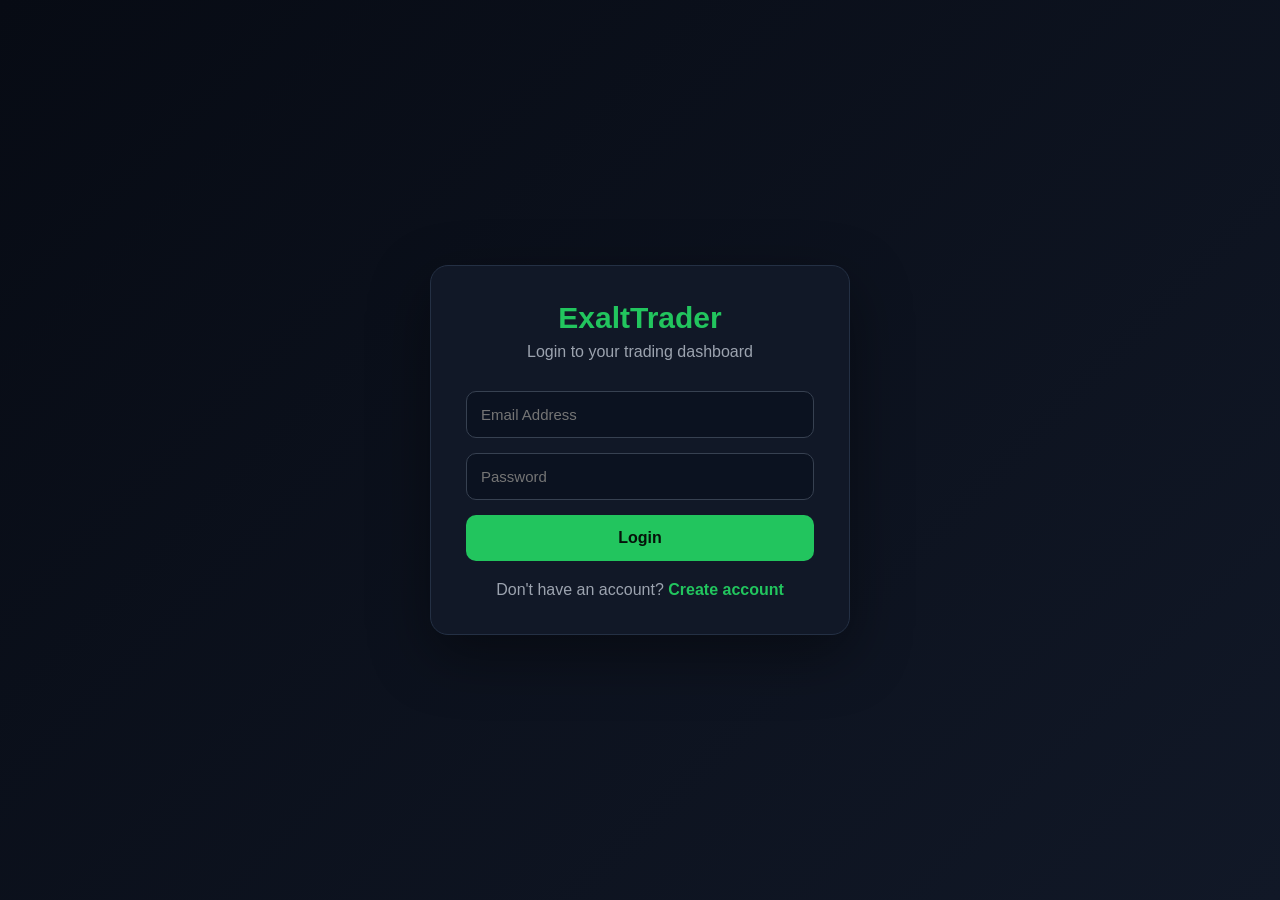
==== dashboard.html @ 483bc060 "Create dashboard.html" ====
<!DOCTYPE html>
<html lang="en">
<head>
  <meta charset="UTF-8">
  <meta name="viewport" content="width=device-width, initial-scale=1.0">
  <title>Dashboard - ExaltTrader</title>
  <script src="https://s3.tradingview.com/tv.js"></script>
  <style>
    *{margin:0;padding:0;box-sizing:border-box;font-family:Arial,sans-serif}
    body{background:#070b14;color:#fff}
    header{height:70px;background:#111827;border-bottom:1px solid #243044;display:flex;align-items:center;justify-content:space-between;padding:0 30px}
    .logo{font-size:26px;font-weight:800;color:#22c55e}
    .logout{background:#ef4444;color:#fff;border:0;padding:10px 18px;border-radius:8px;cursor:pointer}
    .wrap{padding:25px;display:grid;grid-template-columns:2fr 1fr;gap:25px}
    .panel{background:#111827;border:1px solid #243044;border-radius:16px;padding:20px}
    .cards{display:grid;grid-template-columns:repeat(3,1fr);gap:15px;margin-bottom:20px}
    .card{background:#0b1220;border:1px solid #243044;border-radius:14px;padding:18px}
    .label{color:#9ca3af;font-size:14px;margin-bottom:8px}
    .value{font-size:24px;font-weight:800;color:#22c55e}
    #chart{height:430px}
    input,select{width:100%;padding:13px;margin:10px 0;border-radius:10px;border:1px solid #374151;background:#0b1220;color:#fff}
    .buy{background:#22c55e;color:#06120a}
    .sell{background:#ef4444;color:#fff}
    button{width:100%;padding:13px;border:0;border-radius:10px;margin-top:10px;font-weight:800;cursor:pointer}
    ul{list-style:none;margin-top:15px}
    li{background:#0b1220;margin-bottom:10px;padding:12px;border-radius:10px;color:#d1d5db}
    @media(max-width:900px){.wrap{grid-template-columns:1fr}.cards{grid-template-columns:1fr}}
  </style>
</head>
<body>

<script>
  if(localStorage.getItem("isLoggedIn") !== "true"){
    window.location.href = "login.html";
  }
</script>

<header>
  <div class="logo">ExaltTrader</div>
  <button class="logout" onclick="logout()">Logout</button>
</header>

<div class="wrap">
  <main>
    <div class="cards">
      <div class="card">
        <div class="label">BTC Price</div>
        <div class="value">$<span id="btc">Loading</span></div>
      </div>
      <div class="card">
        <div class="label">ETH Price</div>
        <div class="value">$<span id="eth">Loading</span></div>
      </div>
      <div class="card">
        <div class="label">Demo Balance</div>
        <div class="value">$<span id="balance">10000</span></div>
      </div>
    </div>

    <div class="panel">
      <h2>BTC/USDT Live Chart</h2>
      <br>
      <div id="chart"></div>
    </div>
  </main>

  <aside class="panel">
    <h2>Demo Trade</h2>

    <select id="coin">
      <option value="BTC">BTC</option>
      <option value="ETH">ETH</option>
    </select>

    <input type="number" id="amount" placeholder="Amount in USD">

    <button class="buy" onclick="trade('BUY')">Buy</button>
    <button class="sell" onclick="trade('SELL')">Sell</button>

    <h2 style="margin-top:25px;">Trade History</h2>
    <ul id="history"></ul>
  </aside>
</div>

<script>
  let balance = 10000;
  let history = [];

  function logout(){
    localStorage.removeItem("isLoggedIn");
    window.location.href = "login.html";
  }

  async function loadPrices(){
    try{
      const res = await fetch("https://api.coingecko.com/api/v3/simple/price?ids=bitcoin,ethereum&vs_currencies=usd");
      const data = await res.json();
      document.getElementById("btc").innerText = data.bitcoin.usd;
      document.getElementById("eth").innerText = data.ethereum.usd;
    }catch(e){
      document.getElementById("btc").innerText = "N/A";
      document.getElementById("eth").innerText = "N/A";
    }
  }

  function trade(type){
    const coin = document.getElementById("coin").value;
    const amount = Number(document.getElementById("amount").value);

    if(!amount || amount <= 0){
      alert("Enter valid amount");
      return;
    }

    if(type === "BUY"){
      if(amount > balance){
        alert("Insufficient demo balance");
        return;
      }
      balance -= amount;
    } else {
      balance += amount;
    }

    document.getElementById("balance").innerText = balance.toFixed(2);

    const item = `${type} ${coin} - $${amount}`;
    history.unshift(item);
    renderHistory();
    document.getElementById("amount").value = "";
  }

  function renderHistory(){
    document.getElementById("history").innerHTML = history.map(x => `<li>${x}</li>`).join("");
  }

  loadPrices();
  setInterval(loadPrices, 30000);

  new TradingView.widget({
    width: "100%",
    height: 430,
    symbol: "BINANCE:BTCUSDT",
    interval: "15",
    timezone: "Etc/UTC",
    theme: "dark",
    style: "1",
    locale: "en",
    container_id: "chart"
  });
</script>

</body>
</html>
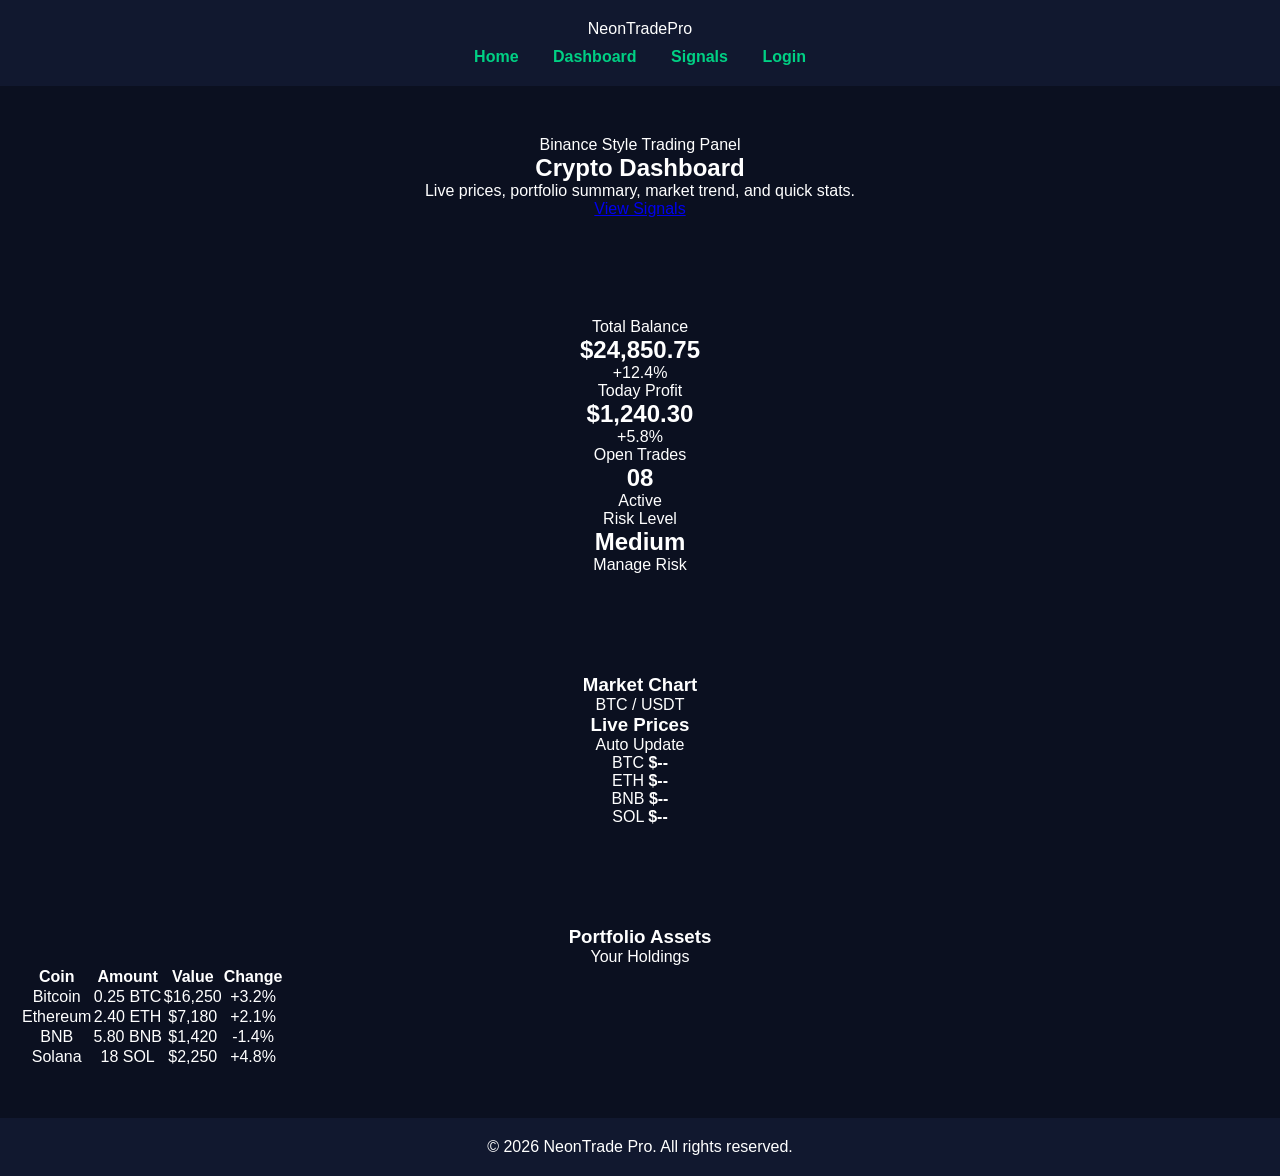
==== commit f9602a5f: "Update dashboard.html" ====
--- a/dashboard.html
+++ b/dashboard.html
@@ -1,154 +1,169 @@
 <!DOCTYPE html>
 <html lang="en">
 <head>
-  <meta charset="UTF-8">
-  <meta name="viewport" content="width=device-width, initial-scale=1.0">
-  <title>Dashboard - ExaltTrader</title>
-  <script src="https://s3.tradingview.com/tv.js"></script>
-  <style>
-    *{margin:0;padding:0;box-sizing:border-box;font-family:Arial,sans-serif}
-    body{background:#070b14;color:#fff}
-    header{height:70px;background:#111827;border-bottom:1px solid #243044;display:flex;align-items:center;justify-content:space-between;padding:0 30px}
-    .logo{font-size:26px;font-weight:800;color:#22c55e}
-    .logout{background:#ef4444;color:#fff;border:0;padding:10px 18px;border-radius:8px;cursor:pointer}
-    .wrap{padding:25px;display:grid;grid-template-columns:2fr 1fr;gap:25px}
-    .panel{background:#111827;border:1px solid #243044;border-radius:16px;padding:20px}
-    .cards{display:grid;grid-template-columns:repeat(3,1fr);gap:15px;margin-bottom:20px}
-    .card{background:#0b1220;border:1px solid #243044;border-radius:14px;padding:18px}
-    .label{color:#9ca3af;font-size:14px;margin-bottom:8px}
-    .value{font-size:24px;font-weight:800;color:#22c55e}
-    #chart{height:430px}
-    input,select{width:100%;padding:13px;margin:10px 0;border-radius:10px;border:1px solid #374151;background:#0b1220;color:#fff}
-    .buy{background:#22c55e;color:#06120a}
-    .sell{background:#ef4444;color:#fff}
-    button{width:100%;padding:13px;border:0;border-radius:10px;margin-top:10px;font-weight:800;cursor:pointer}
-    ul{list-style:none;margin-top:15px}
-    li{background:#0b1220;margin-bottom:10px;padding:12px;border-radius:10px;color:#d1d5db}
-    @media(max-width:900px){.wrap{grid-template-columns:1fr}.cards{grid-template-columns:1fr}}
-  </style>
+  <meta charset="UTF-8" />
+  <meta name="viewport" content="width=device-width, initial-scale=1.0" />
+  <title>Dashboard | NeonTrade Pro</title>
+  <link rel="stylesheet" href="style.css" />
 </head>
 <body>
 
-<script>
-  if(localStorage.getItem("isLoggedIn") !== "true"){
-    window.location.href = "login.html";
-  }
-</script>
+  <header class="navbar">
+    <div class="logo">NeonTrade<span>Pro</span></div>
 
-<header>
-  <div class="logo">ExaltTrader</div>
-  <button class="logout" onclick="logout()">Logout</button>
-</header>
+    <nav>
+      <a href="index.html">Home</a>
+      <a href="dashboard.html" class="active">Dashboard</a>
+      <a href="signals.html">Signals</a>
+      <a href="login.html" class="nav-btn">Login</a>
+    </nav>
+  </header>
 
-<div class="wrap">
-  <main>
-    <div class="cards">
-      <div class="card">
-        <div class="label">BTC Price</div>
-        <div class="value">$<span id="btc">Loading</span></div>
+  <main class="dashboard">
+
+    <section class="dashboard-header">
+      <div>
+        <p class="badge">Binance Style Trading Panel</p>
+        <h1>Crypto Dashboard</h1>
+        <p>Live prices, portfolio summary, market trend, and quick stats.</p>
       </div>
-      <div class="card">
-        <div class="label">ETH Price</div>
-        <div class="value">$<span id="eth">Loading</span></div>
+
+      <a href="signals.html" class="btn primary">View Signals</a>
+    </section>
+
+    <section class="stats-grid">
+      <div class="stat-card">
+        <p>Total Balance</p>
+        <h2>$24,850.75</h2>
+        <span class="green">+12.4%</span>
       </div>
-      <div class="card">
-        <div class="label">Demo Balance</div>
-        <div class="value">$<span id="balance">10000</span></div>
+
+      <div class="stat-card">
+        <p>Today Profit</p>
+        <h2>$1,240.30</h2>
+        <span class="green">+5.8%</span>
       </div>
-    </div>
 
-    <div class="panel">
-      <h2>BTC/USDT Live Chart</h2>
-      <br>
-      <div id="chart"></div>
-    </div>
+      <div class="stat-card">
+        <p>Open Trades</p>
+        <h2>08</h2>
+        <span class="yellow">Active</span>
+      </div>
+
+      <div class="stat-card">
+        <p>Risk Level</p>
+        <h2>Medium</h2>
+        <span class="red">Manage Risk</span>
+      </div>
+    </section>
+
+    <section class="dashboard-grid">
+
+      <div class="panel large-panel">
+        <div class="panel-title">
+          <h3>Market Chart</h3>
+          <span>BTC / USDT</span>
+        </div>
+
+        <div class="fake-chart">
+          <div style="height: 40%"></div>
+          <div style="height: 65%"></div>
+          <div style="height: 35%"></div>
+          <div style="height: 80%"></div>
+          <div style="height: 55%"></div>
+          <div style="height: 90%"></div>
+          <div style="height: 50%"></div>
+          <div style="height: 75%"></div>
+          <div style="height: 60%"></div>
+          <div style="height: 85%"></div>
+        </div>
+      </div>
+
+      <div class="panel">
+        <div class="panel-title">
+          <h3>Live Prices</h3>
+          <span>Auto Update</span>
+        </div>
+
+        <div class="price-list">
+          <div class="price-row">
+            <span>BTC</span>
+            <strong id="dash-btc">$--</strong>
+          </div>
+
+          <div class="price-row">
+            <span>ETH</span>
+            <strong id="dash-eth">$--</strong>
+          </div>
+
+          <div class="price-row">
+            <span>BNB</span>
+            <strong id="dash-bnb">$--</strong>
+          </div>
+
+          <div class="price-row">
+            <span>SOL</span>
+            <strong id="dash-sol">$--</strong>
+          </div>
+        </div>
+      </div>
+
+    </section>
+
+    <section class="panel">
+      <div class="panel-title">
+        <h3>Portfolio Assets</h3>
+        <span>Your Holdings</span>
+      </div>
+
+      <table class="crypto-table">
+        <thead>
+          <tr>
+            <th>Coin</th>
+            <th>Amount</th>
+            <th>Value</th>
+            <th>Change</th>
+          </tr>
+        </thead>
+
+        <tbody>
+          <tr>
+            <td>Bitcoin</td>
+            <td>0.25 BTC</td>
+            <td>$16,250</td>
+            <td class="green">+3.2%</td>
+          </tr>
+
+          <tr>
+            <td>Ethereum</td>
+            <td>2.40 ETH</td>
+            <td>$7,180</td>
+            <td class="green">+2.1%</td>
+          </tr>
+
+          <tr>
+            <td>BNB</td>
+            <td>5.80 BNB</td>
+            <td>$1,420</td>
+            <td class="red">-1.4%</td>
+          </tr>
+
+          <tr>
+            <td>Solana</td>
+            <td>18 SOL</td>
+            <td>$2,250</td>
+            <td class="green">+4.8%</td>
+          </tr>
+        </tbody>
+      </table>
+    </section>
+
   </main>
 
-  <aside class="panel">
-    <h2>Demo Trade</h2>
+  <footer>
+    <p>© 2026 NeonTrade Pro. All rights reserved.</p>
+  </footer>
 
-    <select id="coin">
-      <option value="BTC">BTC</option>
-      <option value="ETH">ETH</option>
-    </select>
-
-    <input type="number" id="amount" placeholder="Amount in USD">
-
-    <button class="buy" onclick="trade('BUY')">Buy</button>
-    <button class="sell" onclick="trade('SELL')">Sell</button>
-
-    <h2 style="margin-top:25px;">Trade History</h2>
-    <ul id="history"></ul>
-  </aside>
-</div>
-
-<script>
-  let balance = 10000;
-  let history = [];
-
-  function logout(){
-    localStorage.removeItem("isLoggedIn");
-    window.location.href = "login.html";
-  }
-
-  async function loadPrices(){
-    try{
-      const res = await fetch("https://api.coingecko.com/api/v3/simple/price?ids=bitcoin,ethereum&vs_currencies=usd");
-      const data = await res.json();
-      document.getElementById("btc").innerText = data.bitcoin.usd;
-      document.getElementById("eth").innerText = data.ethereum.usd;
-    }catch(e){
-      document.getElementById("btc").innerText = "N/A";
-      document.getElementById("eth").innerText = "N/A";
-    }
-  }
-
-  function trade(type){
-    const coin = document.getElementById("coin").value;
-    const amount = Number(document.getElementById("amount").value);
-
-    if(!amount || amount <= 0){
-      alert("Enter valid amount");
-      return;
-    }
-
-    if(type === "BUY"){
-      if(amount > balance){
-        alert("Insufficient demo balance");
-        return;
-      }
-      balance -= amount;
-    } else {
-      balance += amount;
-    }
-
-    document.getElementById("balance").innerText = balance.toFixed(2);
-
-    const item = `${type} ${coin} - $${amount}`;
-    history.unshift(item);
-    renderHistory();
-    document.getElementById("amount").value = "";
-  }
-
-  function renderHistory(){
-    document.getElementById("history").innerHTML = history.map(x => `<li>${x}</li>`).join("");
-  }
-
-  loadPrices();
-  setInterval(loadPrices, 30000);
-
-  new TradingView.widget({
-    width: "100%",
-    height: 430,
-    symbol: "BINANCE:BTCUSDT",
-    interval: "15",
-    timezone: "Etc/UTC",
-    theme: "dark",
-    style: "1",
-    locale: "en",
-    container_id: "chart"
-  });
-</script>
-
+  <script src="script.js"></script>
 </body>
 </html>
--- a/style.css
+++ b/style.css
@@ -0,0 +1,74 @@
+* {
+  margin: 0;
+  padding: 0;
+  box-sizing: border-box;
+  font-family: 'Segoe UI', sans-serif;
+}
+
+body {
+  background: #0b1020;
+  color: white;
+}
+
+header {
+  background: #11182f;
+  padding: 20px;
+  text-align: center;
+}
+
+nav {
+  margin-top: 10px;
+}
+
+nav a {
+  color: #00d084;
+  margin: 0 15px;
+  text-decoration: none;
+  font-weight: bold;
+}
+
+.hero {
+  padding: 80px 20px;
+  text-align: center;
+  background: linear-gradient(135deg, #0f1b3d, #1e3c72);
+}
+
+.hero h2 {
+  font-size: 40px;
+}
+
+button {
+  margin-top: 20px;
+  padding: 12px 30px;
+  background: #00d084;
+  border: none;
+  color: black;
+  font-weight: bold;
+  border-radius: 8px;
+  cursor: pointer;
+}
+
+section {
+  padding: 50px 20px;
+  text-align: center;
+}
+
+.cards {
+  display: flex;
+  justify-content: center;
+  gap: 20px;
+  flex-wrap: wrap;
+}
+
+.card {
+  background: #151f3d;
+  padding: 30px;
+  border-radius: 10px;
+  width: 250px;
+}
+
+footer {
+  background: #11182f;
+  padding: 20px;
+  text-align: center;
+}
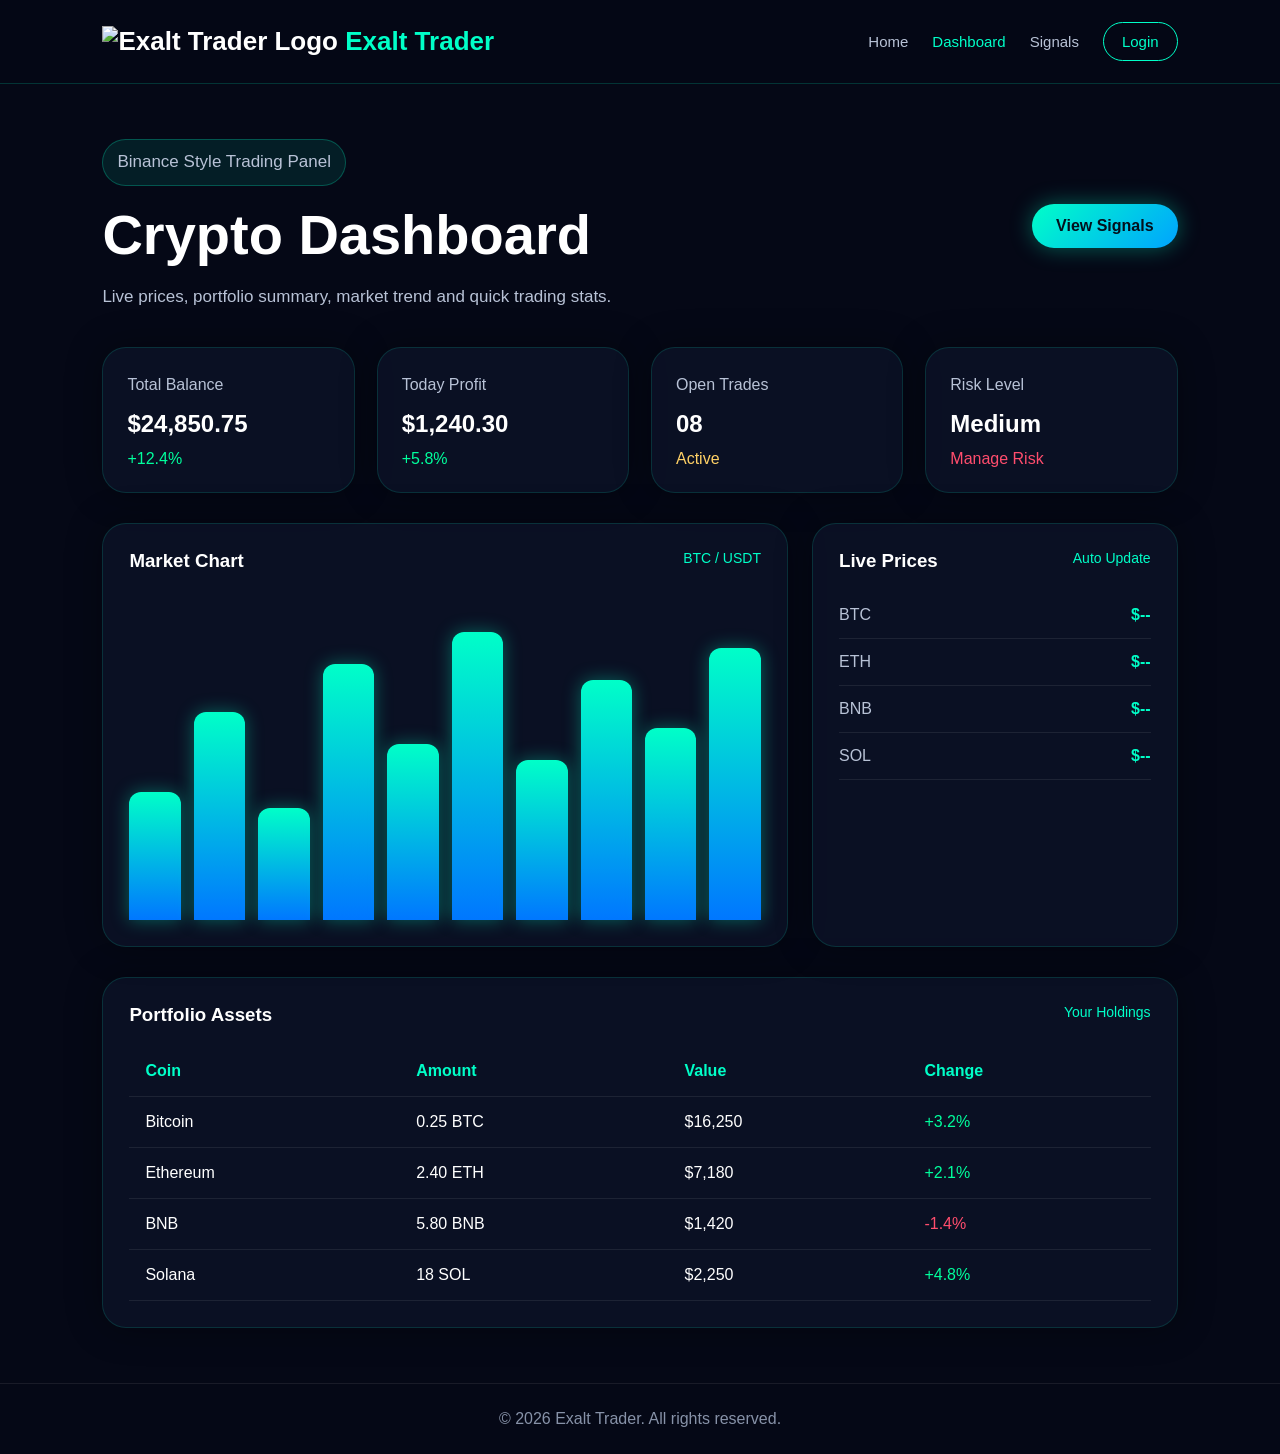
==== commit d1c30d2e: "Update dashboard.html" ====
--- a/dashboard.html
+++ b/dashboard.html
@@ -2,168 +2,132 @@
 <html lang="en">
 <head>
   <meta charset="UTF-8" />
-  <meta name="viewport" content="width=device-width, initial-scale=1.0" />
-  <title>Dashboard | NeonTrade Pro</title>
+  <meta name="viewport" content="width=device-width, initial-scale=1.0"/>
+  <title>Dashboard | Exalt Trader</title>
   <link rel="stylesheet" href="style.css" />
 </head>
 <body>
 
-  <header class="navbar">
-    <div class="logo">NeonTrade<span>Pro</span></div>
+<header class="navbar">
+  <a href="index.html" class="logo">
+    <img src="logo.png" alt="Exalt Trader Logo">
+    <span>Exalt Trader</span>
+  </a>
 
-    <nav>
-      <a href="index.html">Home</a>
-      <a href="dashboard.html" class="active">Dashboard</a>
-      <a href="signals.html">Signals</a>
-      <a href="login.html" class="nav-btn">Login</a>
-    </nav>
-  </header>
+  <nav>
+    <a href="index.html">Home</a>
+    <a href="dashboard.html" class="active">Dashboard</a>
+    <a href="signals.html">Signals</a>
+    <a href="login.html" class="nav-btn">Login</a>
+  </nav>
+</header>
 
-  <main class="dashboard">
+<main class="dashboard">
 
-    <section class="dashboard-header">
-      <div>
-        <p class="badge">Binance Style Trading Panel</p>
-        <h1>Crypto Dashboard</h1>
-        <p>Live prices, portfolio summary, market trend, and quick stats.</p>
+  <section class="dashboard-header">
+    <div>
+      <p class="badge">Binance Style Trading Panel</p>
+      <h1>Crypto Dashboard</h1>
+      <p>Live prices, portfolio summary, market trend and quick trading stats.</p>
+    </div>
+
+    <a href="signals.html" class="btn primary">View Signals</a>
+  </section>
+
+  <section class="stats-grid">
+    <div class="stat-card">
+      <p>Total Balance</p>
+      <h2>$24,850.75</h2>
+      <span class="green">+12.4%</span>
+    </div>
+
+    <div class="stat-card">
+      <p>Today Profit</p>
+      <h2>$1,240.30</h2>
+      <span class="green">+5.8%</span>
+    </div>
+
+    <div class="stat-card">
+      <p>Open Trades</p>
+      <h2>08</h2>
+      <span class="yellow">Active</span>
+    </div>
+
+    <div class="stat-card">
+      <p>Risk Level</p>
+      <h2>Medium</h2>
+      <span class="red">Manage Risk</span>
+    </div>
+  </section>
+
+  <section class="dashboard-grid">
+
+    <div class="panel large-panel">
+      <div class="panel-title">
+        <h3>Market Chart</h3>
+        <span>BTC / USDT</span>
       </div>
 
-      <a href="signals.html" class="btn primary">View Signals</a>
-    </section>
+      <div class="fake-chart">
+        <div style="height:40%"></div>
+        <div style="height:65%"></div>
+        <div style="height:35%"></div>
+        <div style="height:80%"></div>
+        <div style="height:55%"></div>
+        <div style="height:90%"></div>
+        <div style="height:50%"></div>
+        <div style="height:75%"></div>
+        <div style="height:60%"></div>
+        <div style="height:85%"></div>
+      </div>
+    </div>
 
-    <section class="stats-grid">
-      <div class="stat-card">
-        <p>Total Balance</p>
-        <h2>$24,850.75</h2>
-        <span class="green">+12.4%</span>
+    <div class="panel">
+      <div class="panel-title">
+        <h3>Live Prices</h3>
+        <span>Auto Update</span>
       </div>
 
-      <div class="stat-card">
-        <p>Today Profit</p>
-        <h2>$1,240.30</h2>
-        <span class="green">+5.8%</span>
+      <div class="price-list">
+        <div class="price-row"><span>BTC</span><strong id="dash-btc">$--</strong></div>
+        <div class="price-row"><span>ETH</span><strong id="dash-eth">$--</strong></div>
+        <div class="price-row"><span>BNB</span><strong id="dash-bnb">$--</strong></div>
+        <div class="price-row"><span>SOL</span><strong id="dash-sol">$--</strong></div>
       </div>
+    </div>
 
-      <div class="stat-card">
-        <p>Open Trades</p>
-        <h2>08</h2>
-        <span class="yellow">Active</span>
-      </div>
+  </section>
 
-      <div class="stat-card">
-        <p>Risk Level</p>
-        <h2>Medium</h2>
-        <span class="red">Manage Risk</span>
-      </div>
-    </section>
+  <section class="panel">
+    <div class="panel-title">
+      <h3>Portfolio Assets</h3>
+      <span>Your Holdings</span>
+    </div>
 
-    <section class="dashboard-grid">
+    <table class="crypto-table">
+      <thead>
+        <tr>
+          <th>Coin</th>
+          <th>Amount</th>
+          <th>Value</th>
+          <th>Change</th>
+        </tr>
+      </thead>
+      <tbody>
+        <tr><td>Bitcoin</td><td>0.25 BTC</td><td>$16,250</td><td class="green">+3.2%</td></tr>
+        <tr><td>Ethereum</td><td>2.40 ETH</td><td>$7,180</td><td class="green">+2.1%</td></tr>
+        <tr><td>BNB</td><td>5.80 BNB</td><td>$1,420</td><td class="red">-1.4%</td></tr>
+        <tr><td>Solana</td><td>18 SOL</td><td>$2,250</td><td class="green">+4.8%</td></tr>
+      </tbody>
+    </table>
+  </section>
 
-      <div class="panel large-panel">
-        <div class="panel-title">
-          <h3>Market Chart</h3>
-          <span>BTC / USDT</span>
-        </div>
+</main>
 
-        <div class="fake-chart">
-          <div style="height: 40%"></div>
-          <div style="height: 65%"></div>
-          <div style="height: 35%"></div>
-          <div style="height: 80%"></div>
-          <div style="height: 55%"></div>
-          <div style="height: 90%"></div>
-          <div style="height: 50%"></div>
-          <div style="height: 75%"></div>
-          <div style="height: 60%"></div>
-          <div style="height: 85%"></div>
-        </div>
-      </div>
+<footer>
+  <p>© 2026 Exalt Trader. All rights reserved.</p>
+</footer>
 
-      <div class="panel">
-        <div class="panel-title">
-          <h3>Live Prices</h3>
-          <span>Auto Update</span>
-        </div>
-
-        <div class="price-list">
-          <div class="price-row">
-            <span>BTC</span>
-            <strong id="dash-btc">$--</strong>
-          </div>
-
-          <div class="price-row">
-            <span>ETH</span>
-            <strong id="dash-eth">$--</strong>
-          </div>
-
-          <div class="price-row">
-            <span>BNB</span>
-            <strong id="dash-bnb">$--</strong>
-          </div>
-
-          <div class="price-row">
-            <span>SOL</span>
-            <strong id="dash-sol">$--</strong>
-          </div>
-        </div>
-      </div>
-
-    </section>
-
-    <section class="panel">
-      <div class="panel-title">
-        <h3>Portfolio Assets</h3>
-        <span>Your Holdings</span>
-      </div>
-
-      <table class="crypto-table">
-        <thead>
-          <tr>
-            <th>Coin</th>
-            <th>Amount</th>
-            <th>Value</th>
-            <th>Change</th>
-          </tr>
-        </thead>
-
-        <tbody>
-          <tr>
-            <td>Bitcoin</td>
-            <td>0.25 BTC</td>
-            <td>$16,250</td>
-            <td class="green">+3.2%</td>
-          </tr>
-
-          <tr>
-            <td>Ethereum</td>
-            <td>2.40 ETH</td>
-            <td>$7,180</td>
-            <td class="green">+2.1%</td>
-          </tr>
-
-          <tr>
-            <td>BNB</td>
-            <td>5.80 BNB</td>
-            <td>$1,420</td>
-            <td class="red">-1.4%</td>
-          </tr>
-
-          <tr>
-            <td>Solana</td>
-            <td>18 SOL</td>
-            <td>$2,250</td>
-            <td class="green">+4.8%</td>
-          </tr>
-        </tbody>
-      </table>
-    </section>
-
-  </main>
-
-  <footer>
-    <p>© 2026 NeonTrade Pro. All rights reserved.</p>
-  </footer>
-
-  <script src="script.js"></script>
+<script src="script.js"></script>
 </body>
 </html>
--- a/style.css
+++ b/style.css
@@ -2,73 +2,462 @@
   margin: 0;
   padding: 0;
   box-sizing: border-box;
-  font-family: 'Segoe UI', sans-serif;
+  font-family: Arial, sans-serif;
 }
 
 body {
-  background: #0b1020;
-  color: white;
-}
-
-header {
-  background: #11182f;
-  padding: 20px;
+  background: #050816;
+  color: #ffffff;
+}
+
+a {
+  text-decoration: none;
+  color: inherit;
+}
+
+/* Navbar */
+.navbar {
+  width: 100%;
+  padding: 22px 8%;
+  display: flex;
+  justify-content: space-between;
+  align-items: center;
+  background: rgba(5, 8, 22, 0.92);
+  border-bottom: 1px solid rgba(0, 255, 200, 0.18);
+  position: sticky;
+  top: 0;
+  z-index: 100;
+  backdrop-filter: blur(12px);
+}
+
+.logo {
+  font-size: 26px;
+  font-weight: 800;
+  color: #ffffff;
+}
+
+.logo span {
+  color: #00ffc8;
+}
+
+.navbar nav {
+  display: flex;
+  align-items: center;
+  gap: 24px;
+}
+
+.navbar nav a {
+  color: #b8c2d6;
+  font-size: 15px;
+  transition: 0.3s;
+}
+
+.navbar nav a:hover,
+.navbar nav a.active {
+  color: #00ffc8;
+}
+
+.nav-btn {
+  padding: 10px 18px;
+  border: 1px solid #00ffc8;
+  border-radius: 30px;
+  color: #00ffc8 !important;
+}
+
+/* Buttons */
+.btn {
+  display: inline-block;
+  padding: 13px 24px;
+  border-radius: 30px;
+  font-weight: 700;
+  transition: 0.3s;
+}
+
+.primary {
+  background: linear-gradient(135deg, #00ffc8, #00a3ff);
+  color: #03101c;
+  box-shadow: 0 0 22px rgba(0, 255, 200, 0.35);
+}
+
+.secondary {
+  border: 1px solid #00ffc8;
+  color: #00ffc8;
+}
+
+.btn:hover {
+  transform: translateY(-3px);
+}
+
+.full {
+  width: 100%;
+  border: none;
+  cursor: pointer;
+}
+
+/* Landing Page */
+.hero {
+  min-height: 88vh;
+  padding: 80px 8%;
+  display: grid;
+  grid-template-columns: 1.2fr 0.8fr;
+  align-items: center;
+  gap: 45px;
+  background:
+    radial-gradient(circle at top left, rgba(0, 255, 200, 0.16), transparent 35%),
+    radial-gradient(circle at bottom right, rgba(0, 163, 255, 0.16), transparent 35%);
+}
+
+.badge {
+  display: inline-block;
+  color: #00ffc8;
+  background: rgba(0, 255, 200, 0.09);
+  border: 1px solid rgba(0, 255, 200, 0.25);
+  padding: 8px 14px;
+  border-radius: 30px;
+  margin-bottom: 18px;
+  font-size: 14px;
+}
+
+.hero h1,
+.dashboard-header h1 {
+  font-size: 56px;
+  line-height: 1.1;
+  margin-bottom: 18px;
+}
+
+.hero-text,
+.dashboard-header p {
+  color: #b8c2d6;
+  font-size: 17px;
+  line-height: 1.7;
+  max-width: 650px;
+}
+
+.hero-buttons {
+  margin-top: 30px;
+  display: flex;
+  gap: 16px;
+  flex-wrap: wrap;
+}
+
+.hero-card,
+.panel,
+.stat-card,
+.feature-card,
+.signal-card,
+.login-box {
+  background: rgba(12, 18, 38, 0.88);
+  border: 1px solid rgba(0, 255, 200, 0.14);
+  border-radius: 24px;
+  box-shadow: 0 0 35px rgba(0, 0, 0, 0.35);
+}
+
+.hero-card {
+  padding: 28px;
+}
+
+.hero-card h3 {
+  margin-bottom: 22px;
+  font-size: 24px;
+}
+
+.coin-row,
+.price-row {
+  display: flex;
+  justify-content: space-between;
+  padding: 14px 0;
+  border-bottom: 1px solid rgba(255,255,255,0.08);
+}
+
+.coin-row span,
+.price-row span {
+  color: #b8c2d6;
+}
+
+.coin-row strong,
+.price-row strong {
+  color: #00ffc8;
+}
+
+.mini-chart,
+.fake-chart {
+  margin-top: 28px;
+  height: 170px;
+  display: flex;
+  align-items: flex-end;
+  gap: 13px;
+}
+
+.mini-chart div,
+.fake-chart div {
+  flex: 1;
+  border-radius: 12px 12px 0 0;
+  background: linear-gradient(180deg, #00ffc8, #0077ff);
+  box-shadow: 0 0 18px rgba(0,255,200,0.35);
+}
+
+.mini-chart div:nth-child(1) { height: 45%; }
+.mini-chart div:nth-child(2) { height: 75%; }
+.mini-chart div:nth-child(3) { height: 55%; }
+.mini-chart div:nth-child(4) { height: 90%; }
+.mini-chart div:nth-child(5) { height: 65%; }
+
+.features {
+  padding: 80px 8%;
+}
+
+.features h2 {
+  font-size: 36px;
+  margin-bottom: 28px;
+}
+
+.feature-grid,
+.stats-grid,
+.signals-grid {
+  display: grid;
+  grid-template-columns: repeat(4, 1fr);
+  gap: 22px;
+}
+
+.feature-card,
+.stat-card,
+.signal-card {
+  padding: 24px;
+}
+
+.feature-card h3,
+.stat-card h2 {
+  margin: 12px 0;
+}
+
+.feature-card p,
+.stat-card p {
+  color: #b8c2d6;
+  line-height: 1.6;
+}
+
+/* Dashboard */
+.dashboard,
+.signals-page {
+  padding: 55px 8%;
+}
+
+.dashboard-header {
+  display: flex;
+  justify-content: space-between;
+  align-items: center;
+  gap: 25px;
+  margin-bottom: 35px;
+}
+
+.stats-grid {
+  margin-bottom: 30px;
+}
+
+.green { color: #00ff9d; }
+.red { color: #ff4d6d; }
+.yellow { color: #ffd166; }
+
+.dashboard-grid {
+  display: grid;
+  grid-template-columns: 1.5fr 0.8fr;
+  gap: 24px;
+  margin-bottom: 30px;
+}
+
+.panel {
+  padding: 26px;
+}
+
+.panel-title {
+  display: flex;
+  justify-content: space-between;
+  gap: 16px;
+  margin-bottom: 20px;
+}
+
+.panel-title span {
+  color: #00ffc8;
+  font-size: 14px;
+}
+
+.fake-chart {
+  height: 320px;
+}
+
+.crypto-table {
+  width: 100%;
+  border-collapse: collapse;
+}
+
+.crypto-table th,
+.crypto-table td {
+  text-align: left;
+  padding: 16px;
+  border-bottom: 1px solid rgba(255,255,255,0.08);
+}
+
+.crypto-table th {
+  color: #00ffc8;
+}
+
+/* Signals */
+.signals-grid {
+  grid-template-columns: repeat(2, 1fr);
+  margin-bottom: 30px;
+}
+
+.signal-top {
+  display: flex;
+  justify-content: space-between;
+  margin-bottom: 16px;
+}
+
+.signal-top span {
+  padding: 6px 12px;
+  border-radius: 20px;
+  font-size: 13px;
+  font-weight: 800;
+}
+
+.signal-card.buy .signal-top span {
+  background: rgba(0, 255, 157, 0.14);
+  color: #00ff9d;
+}
+
+.signal-card.sell .signal-top span {
+  background: rgba(255, 77, 109, 0.14);
+  color: #ff4d6d;
+}
+
+.signal-card p {
+  color: #dce6f8;
+  padding: 7px 0;
+}
+
+.signal-card small {
+  color: #ffd166;
+}
+
+.rules-list {
+  padding-left: 22px;
+  color: #b8c2d6;
+  line-height: 2;
+}
+
+/* Login */
+.login-body {
+  min-height: 100vh;
+  background:
+    radial-gradient(circle at top, rgba(0, 255, 200, 0.18), transparent 35%),
+    #050816;
+}
+
+.login-container {
+  min-height: 100vh;
+  display: flex;
+  justify-content: center;
+  align-items: center;
+  padding: 24px;
+}
+
+.login-box {
+  width: 100%;
+  max-width: 430px;
+  padding: 34px;
+}
+
+.login-box h2 {
+  font-size: 34px;
+  margin-bottom: 10px;
+}
+
+.login-box p {
+  color: #b8c2d6;
+  margin-bottom: 25px;
+}
+
+.input-group {
+  margin-bottom: 18px;
+}
+
+.input-group label {
+  display: block;
+  color: #b8c2d6;
+  margin-bottom: 8px;
+}
+
+.input-group input {
+  width: 100%;
+  padding: 14px 16px;
+  background: #080d1f;
+  border: 1px solid rgba(0, 255, 200, 0.2);
+  border-radius: 14px;
+  color: #ffffff;
+  outline: none;
+}
+
+.input-group input:focus {
+  border-color: #00ffc8;
+  box-shadow: 0 0 15px rgba(0, 255, 200, 0.18);
+}
+
+.login-footer {
+  margin-top: 22px;
   text-align: center;
 }
 
-nav {
-  margin-top: 10px;
-}
-
-nav a {
-  color: #00d084;
-  margin: 0 15px;
-  text-decoration: none;
-  font-weight: bold;
-}
-
-.hero {
-  padding: 80px 20px;
+.login-footer a {
+  color: #00ffc8;
+}
+
+/* Footer */
+footer {
+  padding: 26px 8%;
   text-align: center;
-  background: linear-gradient(135deg, #0f1b3d, #1e3c72);
-}
-
-.hero h2 {
-  font-size: 40px;
-}
-
-button {
-  margin-top: 20px;
-  padding: 12px 30px;
-  background: #00d084;
-  border: none;
-  color: black;
-  font-weight: bold;
-  border-radius: 8px;
-  cursor: pointer;
-}
-
-section {
-  padding: 50px 20px;
-  text-align: center;
-}
-
-.cards {
-  display: flex;
-  justify-content: center;
-  gap: 20px;
-  flex-wrap: wrap;
-}
-
-.card {
-  background: #151f3d;
-  padding: 30px;
-  border-radius: 10px;
-  width: 250px;
-}
-
-footer {
-  background: #11182f;
-  padding: 20px;
-  text-align: center;
-}
+  color: #8792a8;
+  border-top: 1px solid rgba(255,255,255,0.08);
+}
+
+/* Mobile */
+@media (max-width: 900px) {
+  .navbar {
+    flex-direction: column;
+    gap: 18px;
+  }
+
+  .navbar nav {
+    flex-wrap: wrap;
+    justify-content: center;
+  }
+
+  .hero,
+  .dashboard-grid {
+    grid-template-columns: 1fr;
+  }
+
+  .hero h1,
+  .dashboard-header h1 {
+    font-size: 38px;
+  }
+
+  .feature-grid,
+  .stats-grid,
+  .signals-grid {
+    grid-template-columns: 1fr;
+  }
+
+  .dashboard-header {
+    flex-direction: column;
+    align-items: flex-start;
+  }
+
+  .crypto-table {
+    font-size: 13px;
+  }
+
+  .crypto-table th,
+  .crypto-table td {
+    padding: 10px;
+  }
+}
